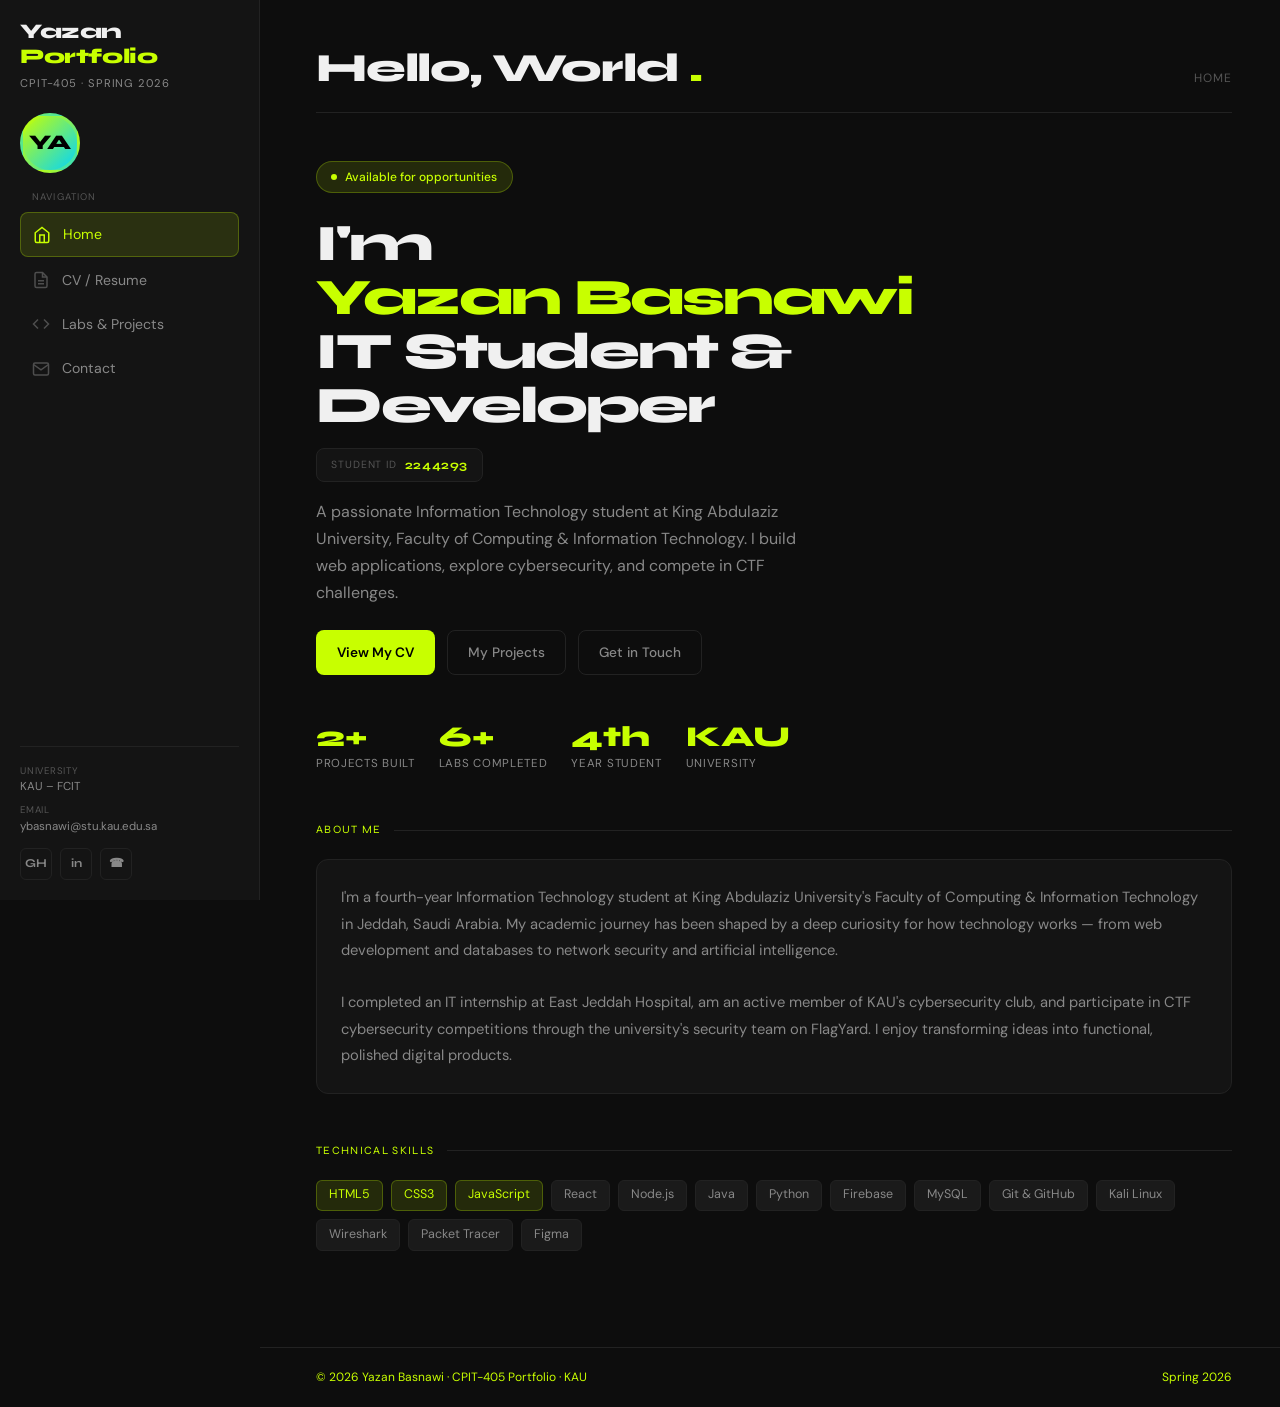
==== index.html @ d3ea8245 "Add files via upload" ====
<!DOCTYPE html>
<html lang="en">
<head>
  <meta charset="UTF-8" />
  <meta name="viewport" content="width=device-width, initial-scale=1.0" />
  <title>Yazan – Portfolio</title>
  <link rel="stylesheet" href="style.css" />
</head>
<body>

  <!-- Mobile toggle -->
  <button class="mobile-menu-btn" id="menuBtn" aria-label="Open menu">
    <span></span><span></span><span></span>
  </button>

  <div class="layout">

    <!-- ===== Sidebar ===== -->
    <aside class="sidebar" id="sidebar">

      <header>
      <div class="sidebar-brand">
        <h1>Yazan<br><span>Portfolio</span></h1>
        <p>CPIT-405 · Spring 2026</p>
      </div>

      <div class="sidebar-avatar">YA</div>

      <nav class="sidebar-nav">
        <p class="nav-label">Navigation</p>
        <ul>
          <li>
            <a href="index.html" class="active">
              <svg class="nav-icon" viewBox="0 0 24 24" fill="none" stroke="currentColor" stroke-width="2">
                <path d="M3 9l9-7 9 7v11a2 2 0 01-2 2H5a2 2 0 01-2-2z"/><polyline points="9 22 9 12 15 12 15 22"/>
              </svg>
              Home
            </a>
          </li>
          <li>
            <a href="cv.html">
              <svg class="nav-icon" viewBox="0 0 24 24" fill="none" stroke="currentColor" stroke-width="2">
                <path d="M14 2H6a2 2 0 00-2 2v16a2 2 0 002 2h12a2 2 0 002-2V8z"/><polyline points="14 2 14 8 20 8"/><line x1="16" y1="13" x2="8" y2="13"/><line x1="16" y1="17" x2="8" y2="17"/>
              </svg>
              CV / Resume
            </a>
          </li>
          <li>
            <a href="labs.html">
              <svg class="nav-icon" viewBox="0 0 24 24" fill="none" stroke="currentColor" stroke-width="2">
                <polyline points="16 18 22 12 16 6"/><polyline points="8 6 2 12 8 18"/>
              </svg>
              Labs & Projects
            </a>
          </li>
          <li>
            <a href="contact.html">
              <svg class="nav-icon" viewBox="0 0 24 24" fill="none" stroke="currentColor" stroke-width="2">
                <path d="M4 4h16c1.1 0 2 .9 2 2v12c0 1.1-.9 2-2 2H4c-1.1 0-2-.9-2-2V6c0-1.1.9-2 2-2z"/><polyline points="22,6 12,13 2,6"/>
              </svg>
              Contact
            </a>
          </li>
        </ul>
      </nav>
    </header>

      <div class="sidebar-info">
        <div class="info-row">
          <div class="info-item">
            <span>University</span>
            <span>KAU – FCIT</span>
          </div>
          <div class="info-item">
            <span>Email</span>
            <a href="mailto:ybasnawi@stu.kau.edu.sa">ybasnawi@stu.kau.edu.sa</a>
          </div>
        </div>
        <div class="sidebar-socials">
          <a href="https://github.com/yazanworkin" target="_blank" class="social-icon" title="GitHub">GH</a>
          <a href="https://www.linkedin.com/in/yazan-basnawi" target="_blank" class="social-icon" title="LinkedIn">in</a>
          <a href="tel:+966543111505" class="social-icon" title="Phone">☎</a>
        </div>
      </div>

    </aside>

    <!-- ===== Main ===== -->
    <main>

      <!-- Hero -->
      <div class="page-header">
        <h2>Hello, World <span class="highlight">.</span></h2>
        <span class="breadcrumb">Home</span>
      </div>

      <section>
        <div class="hero">
          <div class="hero-text">
            <div class="hero-badge">Available for opportunities</div>
            <h2>
              I'm
              <span class="name-accent">Yazan Basnawi</span>
              IT Student & Developer
            </h2>
            <div style="display:inline-flex; align-items:center; gap:0.5rem; background:var(--bg-card); border:1px solid var(--border); border-radius:8px; padding:0.35rem 0.9rem; font-size:0.78rem; color:var(--text-muted); margin-bottom:1rem;">
              <span style="color:var(--text-dim); text-transform:uppercase; letter-spacing:0.08em; font-size:0.65rem;">Student ID</span>
              <span style="font-family:var(--font-display); font-weight:700; color:var(--accent); letter-spacing:0.05em;">2244293</span>
            </div>
            <p>
              A passionate Information Technology student at King Abdulaziz University,
              Faculty of Computing & Information Technology. I build web applications,
              explore cybersecurity, and compete in CTF challenges.
            </p>
            <div class="hero-cta">
              <a href="cv.html" class="btn btn-primary">View My CV</a>
              <a href="labs.html" class="btn btn-outline">My Projects</a>
              <a href="contact.html" class="btn btn-outline">Get in Touch</a>
            </div>
          </div>
        </div>

        <div class="stats-row">
          <div class="stat-item">
            <span class="stat-num">2+</span>
            <span class="stat-label">Projects Built</span>
          </div>
          <div class="stat-item">
            <span class="stat-num">6+</span>
            <span class="stat-label">Labs Completed</span>
          </div>
          <div class="stat-item">
            <span class="stat-num">4th</span>
            <span class="stat-label">Year Student</span>
          </div>
          <div class="stat-item">
            <span class="stat-num">KAU</span>
            <span class="stat-label">University</span>
          </div>
        </div>
      </section>

      <!-- About -->
      <section>
        <p class="section-title">About Me</p>
        <div class="card">
          <p style="color: var(--text-muted); line-height: 1.8; font-size: 0.92rem;">
            I'm a fourth-year Information Technology student at King Abdulaziz University's Faculty
            of Computing & Information Technology in Jeddah, Saudi Arabia. My academic journey
            has been shaped by a deep curiosity for how technology works — from web development
            and databases to network security and artificial intelligence.
          </p>
          <br>
          <p style="color: var(--text-muted); line-height: 1.8; font-size: 0.92rem;">
            I completed an IT internship at East Jeddah Hospital, am an active member of KAU's
            cybersecurity club, and participate in CTF cybersecurity competitions through the university's
            security team on FlagYard. I enjoy transforming ideas into functional, polished
            digital products.
          </p>
        </div>
      </section>

      <!-- Skills -->
      <section>
        <p class="section-title">Technical Skills</p>
        <div class="chips">
          <span class="chip featured">HTML5</span>
          <span class="chip featured">CSS3</span>
          <span class="chip featured">JavaScript</span>
          <span class="chip">React</span>
          <span class="chip">Node.js</span>
          <span class="chip">Java</span>
          <span class="chip">Python</span>
          <span class="chip">Firebase</span>
          <span class="chip">MySQL</span>
          <span class="chip">Git & GitHub</span>
          <span class="chip">Kali Linux</span>
          <span class="chip">Wireshark</span>
          <span class="chip">Packet Tracer</span>
          <span class="chip">Figma</span>
        </div>
      </section>

    </main>
  </div>

  <!-- Footer -->
  <footer>
    <span>© 2026 Yazan Basnawi · <span>CPIT-405 Portfolio</span> · KAU</span>
    <span>Spring 2026</span>
  </footer>

  <script>
    const btn = document.getElementById('menuBtn');
    const sidebar = document.getElementById('sidebar');
    btn.addEventListener('click', () => sidebar.classList.toggle('open'));
    document.addEventListener('click', e => {
      if (!sidebar.contains(e.target) && !btn.contains(e.target)) {
        sidebar.classList.remove('open');
      }
    });
  </script>

</body>
</html>
---- style.css ----
@import url('https://fonts.googleapis.com/css2?family=Syne:wght@400;600;700;800&family=DM+Sans:ital,wght@0,300;0,400;0,500;1,300&display=swap');

/* ===== CSS Variables ===== */
:root {
  --bg: #0d0d0d;
  --bg-card: #141414;
  --bg-card2: #1a1a1a;
  --accent: #c8ff00;
  --accent-dim: rgba(200, 255, 0, 0.12);
  --accent-border: rgba(200, 255, 0, 0.25);
  --text: #f0f0f0;
  --text-muted: #888;
  --text-dim: #555;
  --border: #222;
  --sidebar-w: 260px;
  --radius: 12px;
  --font-display: 'Syne', sans-serif;
  --font-body: 'DM Sans', sans-serif;
}

/* ===== Reset ===== */
*, *::before, *::after { box-sizing: border-box; margin: 0; padding: 0; }

html { scroll-behavior: smooth; }

body {
  font-family: var(--font-body);
  background: var(--bg);
  color: var(--text);
  min-height: 100vh;
  display: flex;
  flex-direction: column;
  line-height: 1.6;
}

a { color: inherit; text-decoration: none; }
img { max-width: 100%; display: block; }
ul { list-style: none; }

/* ===== Layout ===== */
.layout {
  display: flex;
  min-height: 100vh;
}

/* ===== Sidebar ===== */
aside.sidebar {
  width: var(--sidebar-w);
  background: var(--bg-card);
  border-right: 1px solid var(--border);
  position: fixed;
  top: 0; left: 0;
  height: 100vh;
  display: flex;
  flex-direction: column;
  padding: 1.25rem 1.25rem;
  z-index: 100;
  overflow-y: hidden;
}

.sidebar-brand {
  margin-bottom: 1.25rem;
}

.sidebar-brand h1 {
  font-family: var(--font-display);
  font-weight: 800;
  font-size: 1.3rem;
  letter-spacing: -0.02em;
  color: var(--text);
  line-height: 1.2;
}

.sidebar-brand h1 span {
  color: var(--accent);
}

.sidebar-brand p {
  font-size: 0.7rem;
  color: var(--text-muted);
  margin-top: 0.3rem;
  text-transform: uppercase;
  letter-spacing: 0.08em;
}

/* Avatar */
.sidebar-avatar {
  width: 60px;
  height: 60px;
  border-radius: 50%;
  background: linear-gradient(135deg, var(--accent) 0%, #00d4ff 100%);
  display: flex;
  align-items: center;
  justify-content: center;
  font-family: var(--font-display);
  font-size: 1.3rem;
  font-weight: 800;
  color: #000;
  margin-bottom: 1rem;
  flex-shrink: 0;
  border: 3px solid var(--accent-border);
}

/* Nav */
nav.sidebar-nav {
  flex: 1;
}

.nav-label {
  font-size: 0.6rem;
  text-transform: uppercase;
  letter-spacing: 0.12em;
  color: var(--text-dim);
  margin-bottom: 0.5rem;
  padding-left: 0.75rem;
}

.sidebar-nav ul {
  display: flex;
  flex-direction: column;
  gap: 1px;
  margin-bottom: 1rem;
}

.sidebar-nav a {
  display: flex;
  align-items: center;
  gap: 0.75rem;
  padding: 0.65rem 0.75rem;
  border-radius: 8px;
  font-size: 0.88rem;
  font-weight: 400;
  color: var(--text-muted);
  transition: all 0.2s ease;
}

.sidebar-nav a .nav-icon {
  width: 18px;
  height: 18px;
  opacity: 0.5;
  transition: opacity 0.2s;
  flex-shrink: 0;
}

.sidebar-nav a:hover,
.sidebar-nav a.active {
  background: var(--accent-dim);
  color: var(--accent);
  border: 1px solid var(--accent-border);
}

.sidebar-nav a:hover .nav-icon,
.sidebar-nav a.active .nav-icon {
  opacity: 1;
}

/* Sidebar info */
.sidebar-info {
  border-top: 1px solid var(--border);
  padding-top: 1rem;
  margin-top: auto;
  font-size: 0.75rem;
  color: var(--text-muted);
}

.sidebar-info .info-row {
  display: flex;
  flex-direction: column;
  gap: 0.35rem;
  margin-bottom: 0.75rem;
}

.sidebar-info .info-item {
  display: flex;
  flex-direction: column;
}

.sidebar-info .info-item span:first-child {
  font-size: 0.6rem;
  text-transform: uppercase;
  letter-spacing: 0.08em;
  color: var(--text-dim);
}

.sidebar-info .info-item a,
.sidebar-info .info-item span:last-child {
  color: var(--text-muted);
  word-break: break-all;
  font-size: 0.72rem;
}

.sidebar-info .info-item a:hover {
  color: var(--accent);
}

/* Social icons */
.sidebar-socials {
  display: flex;
  gap: 0.5rem;
  margin-top: 0.75rem;
}

.social-icon {
  width: 32px;
  height: 32px;
  border-radius: 6px;
  border: 1px solid var(--border);
  display: flex;
  align-items: center;
  justify-content: center;
  color: var(--text-muted);
  transition: all 0.2s;
  font-size: 0.75rem;
  font-weight: 700;
  font-family: var(--font-display);
}

.social-icon:hover {
  background: var(--accent-dim);
  border-color: var(--accent-border);
  color: var(--accent);
}

/* ===== Main content ===== */
main {
  margin-left: var(--sidebar-w);
  flex: 1;
  padding: 3rem 3rem 3rem 3.5rem;
  max-width: calc(100% - var(--sidebar-w));
}

/* ===== Page header ===== */
.page-header {
  margin-bottom: 3rem;
  padding-bottom: 1.5rem;
  border-bottom: 1px solid var(--border);
  display: flex;
  align-items: flex-end;
  justify-content: space-between;
}

.page-header h2 {
  font-family: var(--font-display);
  font-size: 2.5rem;
  font-weight: 800;
  letter-spacing: -0.03em;
  line-height: 1;
}

.page-header h2 .highlight {
  color: var(--accent);
}

.page-header .breadcrumb {
  font-size: 0.75rem;
  color: var(--text-dim);
  text-transform: uppercase;
  letter-spacing: 0.08em;
}

/* ===== Section ===== */
section {
  margin-bottom: 3rem;
}

.section-title {
  font-family: var(--font-display);
  font-size: 0.7rem;
  text-transform: uppercase;
  letter-spacing: 0.12em;
  color: var(--accent);
  margin-bottom: 1.25rem;
  display: flex;
  align-items: center;
  gap: 0.75rem;
}

.section-title::after {
  content: '';
  flex: 1;
  height: 1px;
  background: var(--border);
}

/* ===== Cards ===== */
.card {
  background: var(--bg-card);
  border: 1px solid var(--border);
  border-radius: var(--radius);
  padding: 1.5rem;
  transition: border-color 0.2s;
}

.card:hover {
  border-color: var(--accent-border);
}

.card-grid {
  display: grid;
  grid-template-columns: repeat(auto-fill, minmax(300px, 1fr));
  gap: 1rem;
}

/* ===== Home Page: Hero ===== */
.hero {
  display: grid;
  grid-template-columns: 1fr auto;
  gap: 2rem;
  align-items: start;
  margin-bottom: 3rem;
}

.hero-text h2 {
  font-family: var(--font-display);
  font-size: 3.2rem;
  font-weight: 800;
  letter-spacing: -0.04em;
  line-height: 1.05;
  margin-bottom: 1rem;
}

.hero-text h2 .name-accent {
  color: var(--accent);
  display: block;
}

.hero-text p {
  font-size: 1rem;
  color: var(--text-muted);
  max-width: 480px;
  line-height: 1.7;
  margin-bottom: 1.5rem;
}

.hero-badge {
  display: inline-flex;
  align-items: center;
  gap: 0.5rem;
  background: var(--accent-dim);
  border: 1px solid var(--accent-border);
  border-radius: 999px;
  padding: 0.35rem 0.9rem;
  font-size: 0.75rem;
  color: var(--accent);
  font-weight: 500;
  margin-bottom: 1.5rem;
}

.hero-badge::before {
  content: '';
  width: 6px;
  height: 6px;
  border-radius: 50%;
  background: var(--accent);
  animation: pulse 2s infinite;
}

@keyframes pulse {
  0%, 100% { opacity: 1; }
  50% { opacity: 0.4; }
}

.hero-cta {
  display: flex;
  gap: 0.75rem;
  flex-wrap: wrap;
}

.btn {
  display: inline-flex;
  align-items: center;
  gap: 0.5rem;
  padding: 0.65rem 1.25rem;
  border-radius: 8px;
  font-size: 0.85rem;
  font-weight: 500;
  font-family: var(--font-body);
  cursor: pointer;
  transition: all 0.2s;
  border: 1px solid transparent;
}

.btn-primary {
  background: var(--accent);
  color: #000;
  font-weight: 600;
}

.btn-primary:hover {
  background: #d4ff26;
  transform: translateY(-1px);
}

.btn-outline {
  background: transparent;
  color: var(--text-muted);
  border-color: var(--border);
}

.btn-outline:hover {
  border-color: var(--accent-border);
  color: var(--accent);
  background: var(--accent-dim);
}

/* Stats row */
.stats-row {
  display: flex;
  gap: 1.5rem;
  margin-top: 2rem;
  flex-wrap: wrap;
}

.stat-item {
  display: flex;
  flex-direction: column;
}

.stat-num {
  font-family: var(--font-display);
  font-size: 1.8rem;
  font-weight: 800;
  color: var(--accent);
  line-height: 1;
}

.stat-label {
  font-size: 0.72rem;
  color: var(--text-muted);
  text-transform: uppercase;
  letter-spacing: 0.06em;
  margin-top: 0.2rem;
}

/* Skills chips */
.chips {
  display: flex;
  flex-wrap: wrap;
  gap: 0.5rem;
}

.chip {
  background: var(--bg-card2);
  border: 1px solid var(--border);
  border-radius: 6px;
  padding: 0.3rem 0.75rem;
  font-size: 0.78rem;
  color: var(--text-muted);
  transition: all 0.2s;
}

.chip:hover {
  border-color: var(--accent-border);
  color: var(--accent);
  background: var(--accent-dim);
}

.chip.featured {
  border-color: var(--accent-border);
  color: var(--accent);
  background: var(--accent-dim);
}

/* ===== CV Page ===== */
.cv-grid {
  display: grid;
  grid-template-columns: 1fr 1fr;
  gap: 1rem;
}

.cv-timeline {
  position: relative;
  padding-left: 1.5rem;
}

.cv-timeline::before {
  content: '';
  position: absolute;
  left: 0;
  top: 0.5rem;
  bottom: 0;
  width: 1px;
  background: linear-gradient(to bottom, var(--accent), transparent);
}

.cv-item {
  position: relative;
  margin-bottom: 1.75rem;
  padding-bottom: 1.75rem;
  border-bottom: 1px solid var(--border);
}

.cv-item:last-child {
  border-bottom: none;
  margin-bottom: 0;
  padding-bottom: 0;
}

.cv-item::before {
  content: '';
  position: absolute;
  left: -1.5rem;
  top: 0.4rem;
  width: 7px;
  height: 7px;
  border-radius: 50%;
  background: var(--accent);
  border: 2px solid var(--bg);
}

.cv-year {
  font-size: 0.68rem;
  color: var(--accent);
  text-transform: uppercase;
  letter-spacing: 0.1em;
  margin-bottom: 0.25rem;
  font-weight: 600;
}

.cv-title {
  font-family: var(--font-display);
  font-size: 0.95rem;
  font-weight: 700;
  margin-bottom: 0.2rem;
}

.cv-sub {
  font-size: 0.8rem;
  color: var(--text-muted);
  margin-bottom: 0.4rem;
}

.cv-desc {
  font-size: 0.8rem;
  color: var(--text-dim);
  line-height: 1.6;
}

/* Skill bars */
.skill-bar-item {
  margin-bottom: 1rem;
}

.skill-bar-header {
  display: flex;
  justify-content: space-between;
  font-size: 0.8rem;
  margin-bottom: 0.4rem;
  color: var(--text-muted);
}

.skill-bar-track {
  background: var(--bg-card2);
  border-radius: 999px;
  height: 4px;
  overflow: hidden;
}

.skill-bar-fill {
  height: 100%;
  background: linear-gradient(90deg, var(--accent), #00d4ff);
  border-radius: 999px;
  transition: width 1s ease;
}

/* ===== Labs Page ===== */
.labs-table-wrap {
  overflow-x: auto;
  border-radius: var(--radius);
  border: 1px solid var(--border);
}

table {
  width: 100%;
  border-collapse: collapse;
  font-size: 0.85rem;
}

thead tr {
  background: var(--bg-card2);
  border-bottom: 1px solid var(--border);
}

thead th {
  padding: 0.85rem 1.25rem;
  text-align: left;
  font-family: var(--font-display);
  font-size: 0.7rem;
  text-transform: uppercase;
  letter-spacing: 0.1em;
  color: var(--text-dim);
  font-weight: 600;
}

tbody tr {
  border-bottom: 1px solid var(--border);
  transition: background 0.15s;
}

tbody tr:last-child { border-bottom: none; }

tbody tr:hover {
  background: var(--accent-dim);
}

td {
  padding: 0.85rem 1.25rem;
  color: var(--text-muted);
}

td:first-child {
  font-weight: 500;
  color: var(--text);
  font-family: var(--font-display);
  font-size: 0.82rem;
}

.status-badge {
  display: inline-flex;
  align-items: center;
  gap: 0.35rem;
  padding: 0.25rem 0.65rem;
  border-radius: 999px;
  font-size: 0.72rem;
  font-weight: 500;
}

.status-done {
  background: rgba(200, 255, 0, 0.1);
  color: var(--accent);
  border: 1px solid var(--accent-border);
}

.status-done::before {
  content: '';
  width: 5px;
  height: 5px;
  border-radius: 50%;
  background: var(--accent);
}

.table-link {
  color: var(--accent);
  font-size: 0.78rem;
  font-weight: 600;
  letter-spacing: 0.04em;
  text-transform: uppercase;
  transition: opacity 0.2s;
}

.table-link:hover {
  opacity: 0.7;
}

/* Project cards */
.project-card {
  background: var(--bg-card);
  border: 1px solid var(--border);
  border-radius: var(--radius);
  padding: 1.5rem;
  transition: all 0.25s;
  position: relative;
  overflow: hidden;
}

.project-card::before {
  content: '';
  position: absolute;
  top: 0; left: 0; right: 0;
  height: 2px;
  background: linear-gradient(90deg, var(--accent), transparent);
  opacity: 0;
  transition: opacity 0.25s;
}

.project-card:hover {
  border-color: var(--accent-border);
  transform: translateY(-2px);
}

.project-card:hover::before {
  opacity: 1;
}

.project-card h3 {
  font-family: var(--font-display);
  font-size: 1rem;
  font-weight: 700;
  margin-bottom: 0.5rem;
}

.project-card p {
  font-size: 0.82rem;
  color: var(--text-muted);
  line-height: 1.6;
  margin-bottom: 1rem;
}

.project-card .card-footer {
  display: flex;
  align-items: center;
  justify-content: space-between;
}

/* ===== Contact Page ===== */
.contact-layout {
  display: grid;
  grid-template-columns: 1fr 1.5fr;
  gap: 1.5rem;
  align-items: start;
}

.contact-info-block h3 {
  font-family: var(--font-display);
  font-size: 1.1rem;
  font-weight: 700;
  margin-bottom: 0.5rem;
}

.contact-info-block p {
  font-size: 0.85rem;
  color: var(--text-muted);
  line-height: 1.7;
  margin-bottom: 1.5rem;
}

.contact-list {
  display: flex;
  flex-direction: column;
  gap: 0.75rem;
}

.contact-item {
  display: flex;
  align-items: center;
  gap: 0.75rem;
  padding: 0.75rem;
  background: var(--bg-card2);
  border-radius: 8px;
  border: 1px solid var(--border);
  font-size: 0.82rem;
  color: var(--text-muted);
  transition: all 0.2s;
}

.contact-item:hover {
  border-color: var(--accent-border);
  color: var(--accent);
}

.contact-item .ci-icon {
  width: 32px;
  height: 32px;
  border-radius: 6px;
  background: var(--accent-dim);
  border: 1px solid var(--accent-border);
  display: flex;
  align-items: center;
  justify-content: center;
  font-size: 0.7rem;
  font-weight: 700;
  color: var(--accent);
  flex-shrink: 0;
  font-family: var(--font-display);
}

/* Contact form */
.contact-form-card {
  background: var(--bg-card);
  border: 1px solid var(--border);
  border-radius: var(--radius);
  padding: 2rem;
}

.contact-form-card h3 {
  font-family: var(--font-display);
  font-size: 1.1rem;
  font-weight: 700;
  margin-bottom: 0.35rem;
}

.contact-form-card > p {
  font-size: 0.82rem;
  color: var(--text-muted);
  margin-bottom: 1.5rem;
}

.form-group {
  margin-bottom: 1.1rem;
}

.form-row {
  display: grid;
  grid-template-columns: 1fr 1fr;
  gap: 0.75rem;
}

label {
  display: block;
  font-size: 0.72rem;
  text-transform: uppercase;
  letter-spacing: 0.08em;
  color: var(--text-dim);
  margin-bottom: 0.4rem;
}

input, textarea, select {
  width: 100%;
  background: var(--bg-card2);
  border: 1px solid var(--border);
  border-radius: 8px;
  padding: 0.7rem 0.9rem;
  color: var(--text);
  font-family: var(--font-body);
  font-size: 0.88rem;
  transition: border-color 0.2s, box-shadow 0.2s;
  outline: none;
  -webkit-appearance: none;
}

input::placeholder, textarea::placeholder {
  color: var(--text-dim);
}

input:focus, textarea:focus, select:focus {
  border-color: var(--accent-border);
  box-shadow: 0 0 0 3px rgba(200,255,0,0.06);
}

textarea {
  resize: vertical;
  min-height: 110px;
}

.radio-group {
  display: flex;
  gap: 1rem;
}

.radio-label {
  display: flex;
  align-items: center;
  gap: 0.4rem;
  font-size: 0.82rem;
  color: var(--text-muted);
  cursor: pointer;
  text-transform: none;
  letter-spacing: 0;
}

.radio-label input[type="radio"] {
  width: auto;
  accent-color: var(--accent);
}

.btn-submit {
  width: 100%;
  padding: 0.85rem;
  background: var(--accent);
  color: #000;
  font-weight: 700;
  font-family: var(--font-display);
  font-size: 0.85rem;
  text-transform: uppercase;
  letter-spacing: 0.08em;
  border: none;
  border-radius: 8px;
  cursor: pointer;
  transition: all 0.2s;
  margin-top: 0.5rem;
}

.btn-submit:hover {
  background: #d4ff26;
  transform: translateY(-1px);
}

/* Message type toggle buttons */
.msg-type-group {
  display: flex;
  gap: 0.5rem;
  flex-wrap: wrap;
}

.msg-type-btn {
  display: flex;
  align-items: center;
  gap: 0.4rem;
  padding: 0.45rem 0.9rem;
  border-radius: 8px;
  border: 1px solid var(--border);
  background: var(--bg-card2);
  color: var(--text-muted);
  font-size: 0.82rem;
  cursor: pointer;
  transition: all 0.2s;
  text-transform: none;
  letter-spacing: 0;
  user-select: none;
}

.msg-type-btn svg {
  width: 15px;
  height: 15px;
  flex-shrink: 0;
  transition: all 0.2s;
}

.msg-type-btn .check-path {
  stroke-dasharray: 10;
  stroke-dashoffset: 10;
  transition: stroke-dashoffset 0.25s ease;
}

.msg-type-btn:hover {
  border-color: var(--accent-border);
  color: var(--text);
}

.msg-type-btn.active {
  background: var(--accent-dim);
  border-color: var(--accent);
  color: var(--accent);
}

.msg-type-btn.active svg {
  stroke: var(--accent);
}

.msg-type-btn.active .check-path {
  stroke-dashoffset: 0;
}


footer {
  margin-left: var(--sidebar-w);
  border-top: 1px solid var(--border);
  padding: 1.25rem 3rem 1.25rem 3.5rem;
  display: flex;
  align-items: center;
  justify-content: space-between;
  font-size: 0.75rem;
  color: var(--text-dim);
}

footer span {
  color: var(--accent);
}

/* ===== Mobile nav toggle ===== */
.mobile-menu-btn {
  display: none;
  position: fixed;
  top: 1rem;
  right: 1rem;
  z-index: 200;
  background: var(--bg-card);
  border: 1px solid var(--border);
  border-radius: 8px;
  padding: 0.6rem;
  cursor: pointer;
  flex-direction: column;
  gap: 4px;
}

.mobile-menu-btn span {
  display: block;
  width: 20px;
  height: 2px;
  background: var(--text);
  transition: all 0.2s;
}

/* ===== Responsive ===== */
@media (max-width: 900px) {
  :root { --sidebar-w: 0px; }

  .mobile-menu-btn { display: flex; }

  aside.sidebar {
    transform: translateX(-100%);
    transition: transform 0.3s ease;
    width: 260px;
  }

  aside.sidebar.open {
    transform: translateX(0);
  }

  main {
    margin-left: 0;
    max-width: 100%;
    padding: 5rem 1.25rem 2rem;
  }

  footer {
    margin-left: 0;
    padding: 1rem 1.25rem;
    flex-direction: column;
    gap: 0.5rem;
    text-align: center;
  }

  .hero {
    grid-template-columns: 1fr;
  }

  .hero-text h2 {
    font-size: 2.2rem;
  }

  .cv-grid {
    grid-template-columns: 1fr;
  }

  .contact-layout {
    grid-template-columns: 1fr;
  }

  .form-row {
    grid-template-columns: 1fr;
  }

  .page-header {
    flex-direction: column;
    align-items: flex-start;
    gap: 0.5rem;
  }
}

@media (max-width: 480px) {
  .hero-text h2 { font-size: 1.8rem; }
  .card-grid { grid-template-columns: 1fr; }
  .stats-row { gap: 1rem; }
}
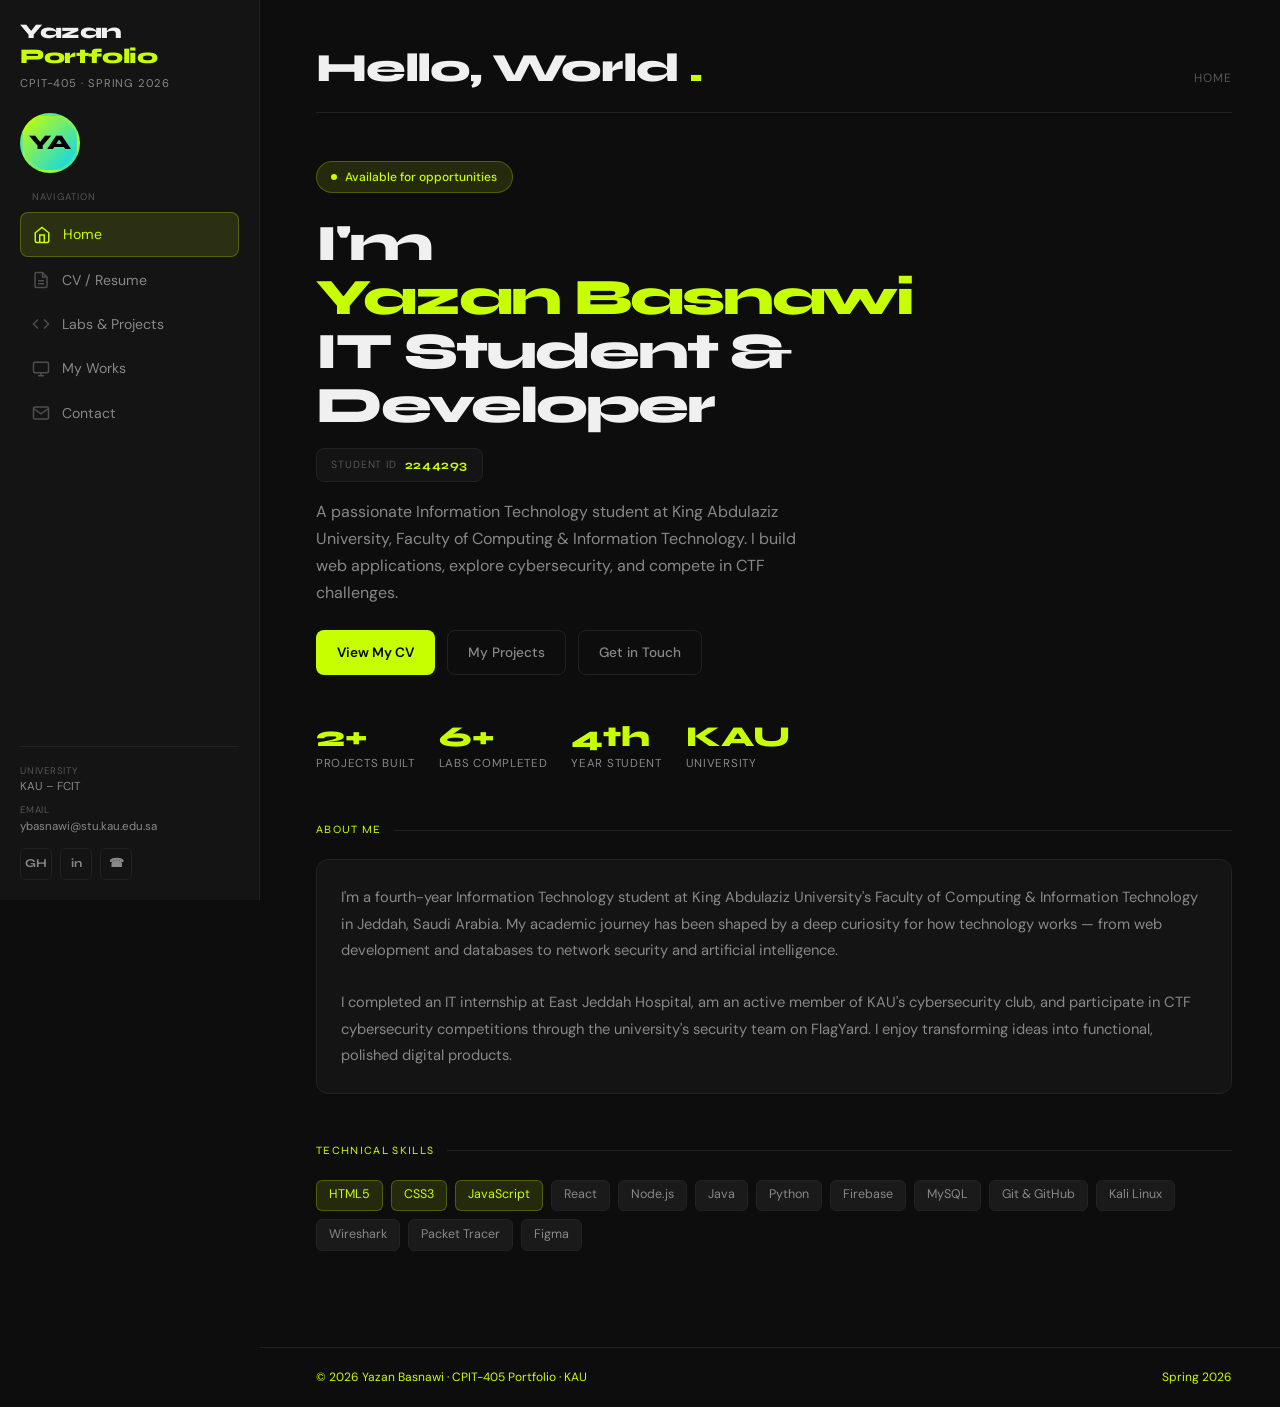
==== commit 752216c9: "update" ====
--- a/index.html
+++ b/index.html
@@ -51,6 +51,14 @@
                 <polyline points="16 18 22 12 16 6"/><polyline points="8 6 2 12 8 18"/>
               </svg>
               Labs & Projects
+            </a>
+          </li>
+          <li>
+            <a href="myworks.html">
+              <svg class="nav-icon" viewBox="0 0 24 24" fill="none" stroke="currentColor" stroke-width="2">
+                <rect x="2" y="3" width="20" height="14" rx="2"/><line x1="8" y1="21" x2="16" y2="21"/><line x1="12" y1="17" x2="12" y2="21"/>
+              </svg>
+              My Works
             </a>
           </li>
           <li>
